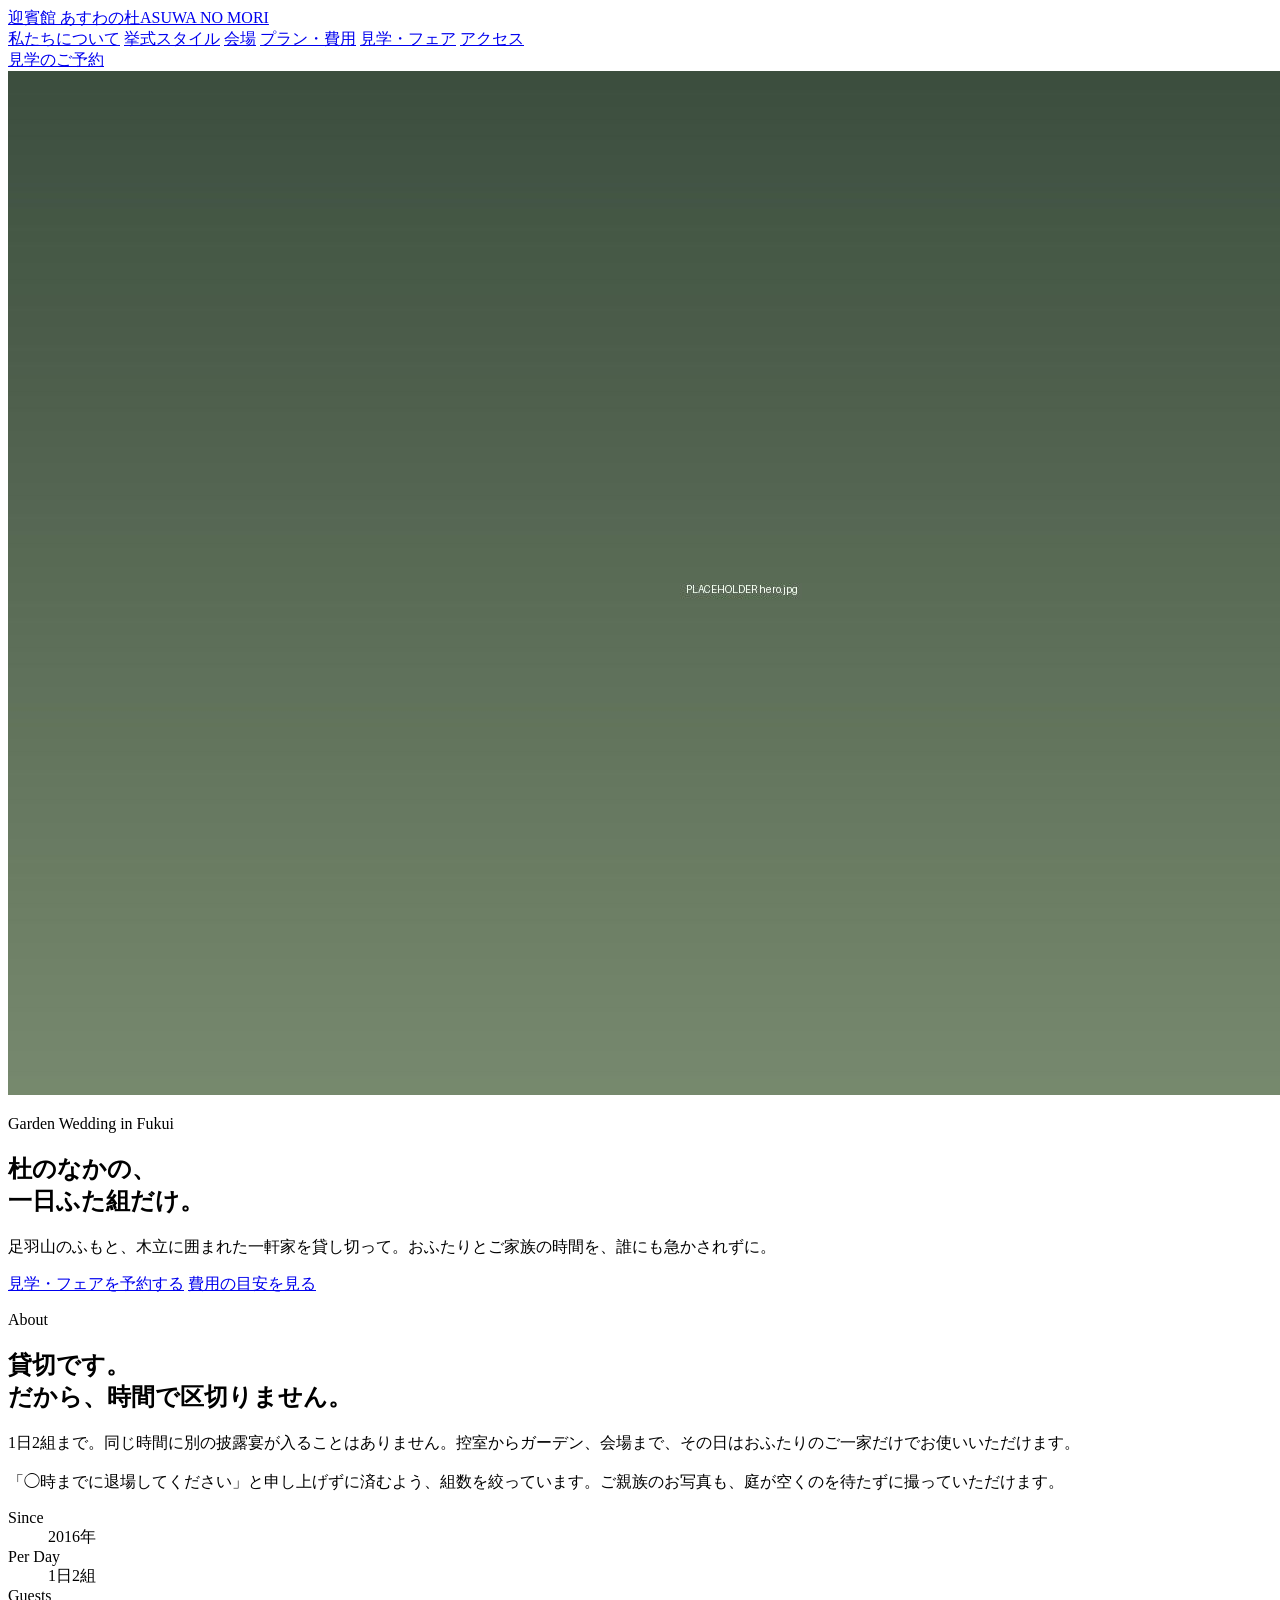
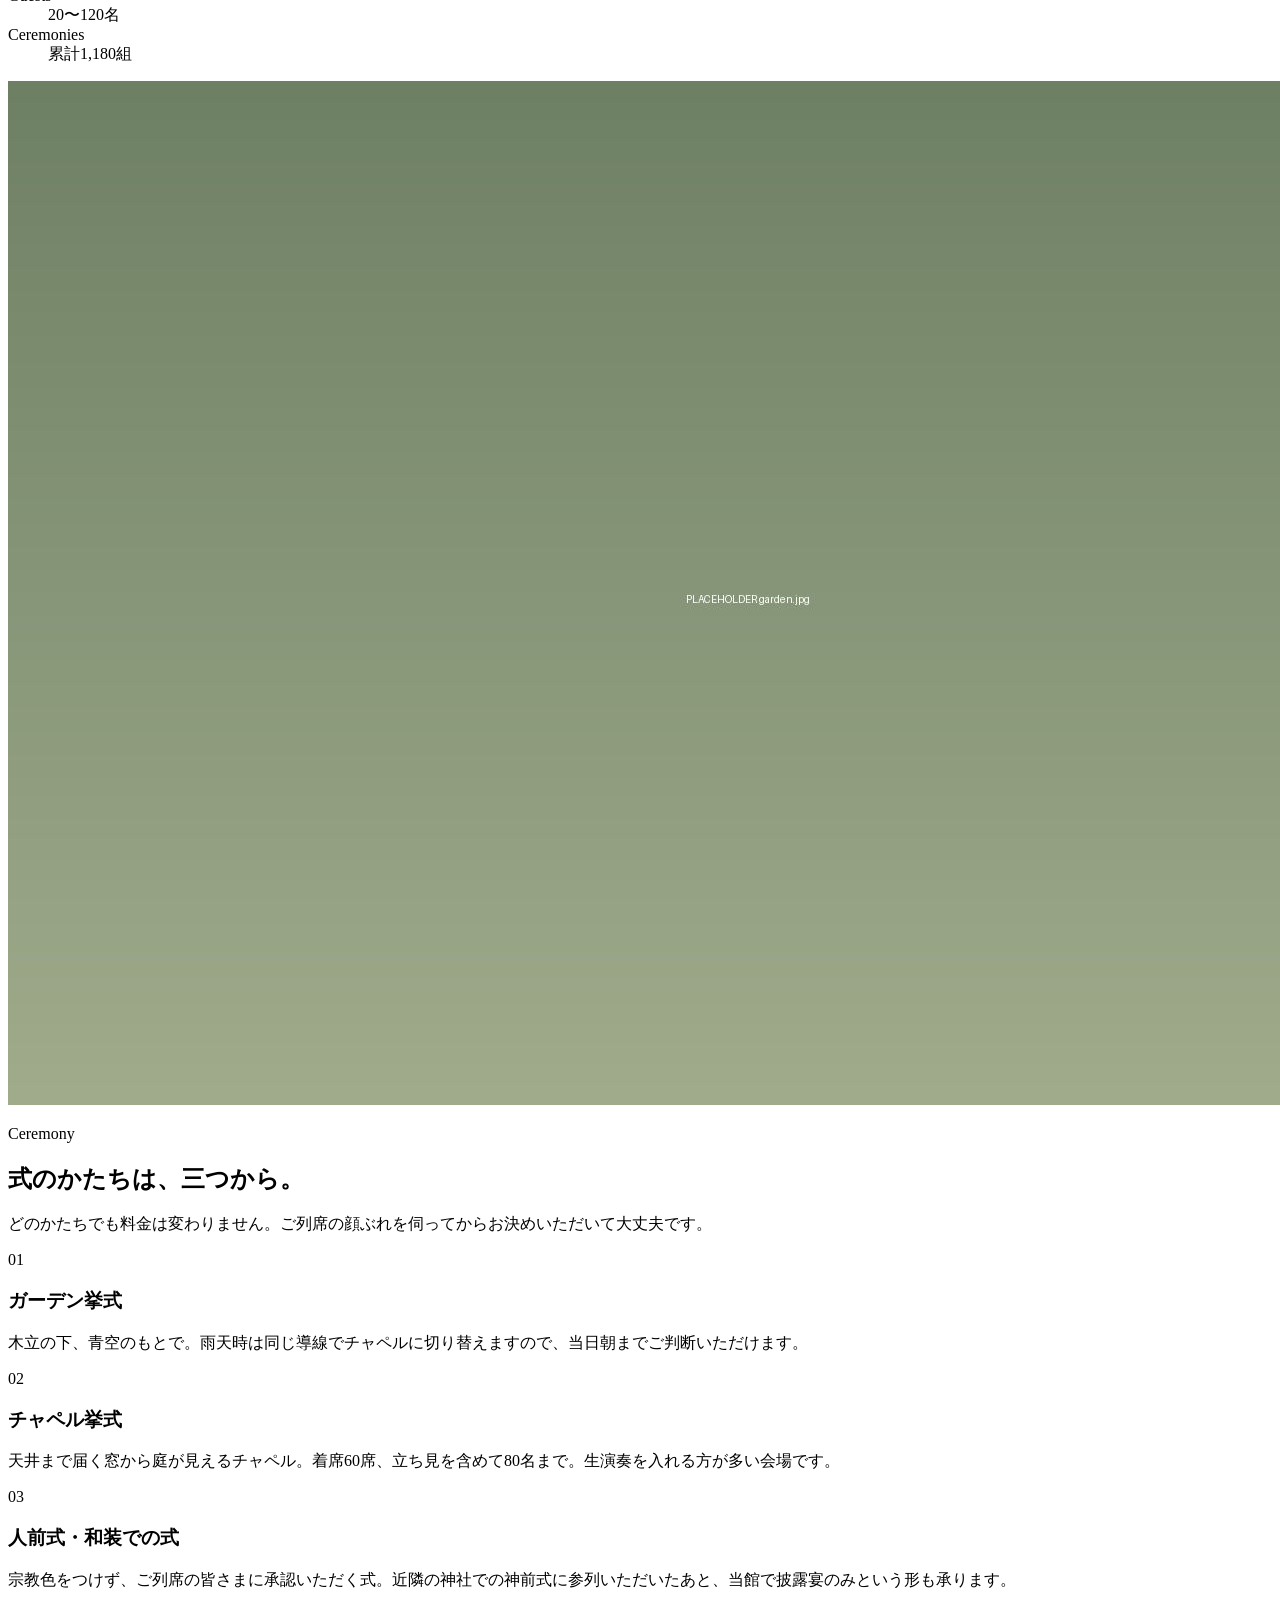
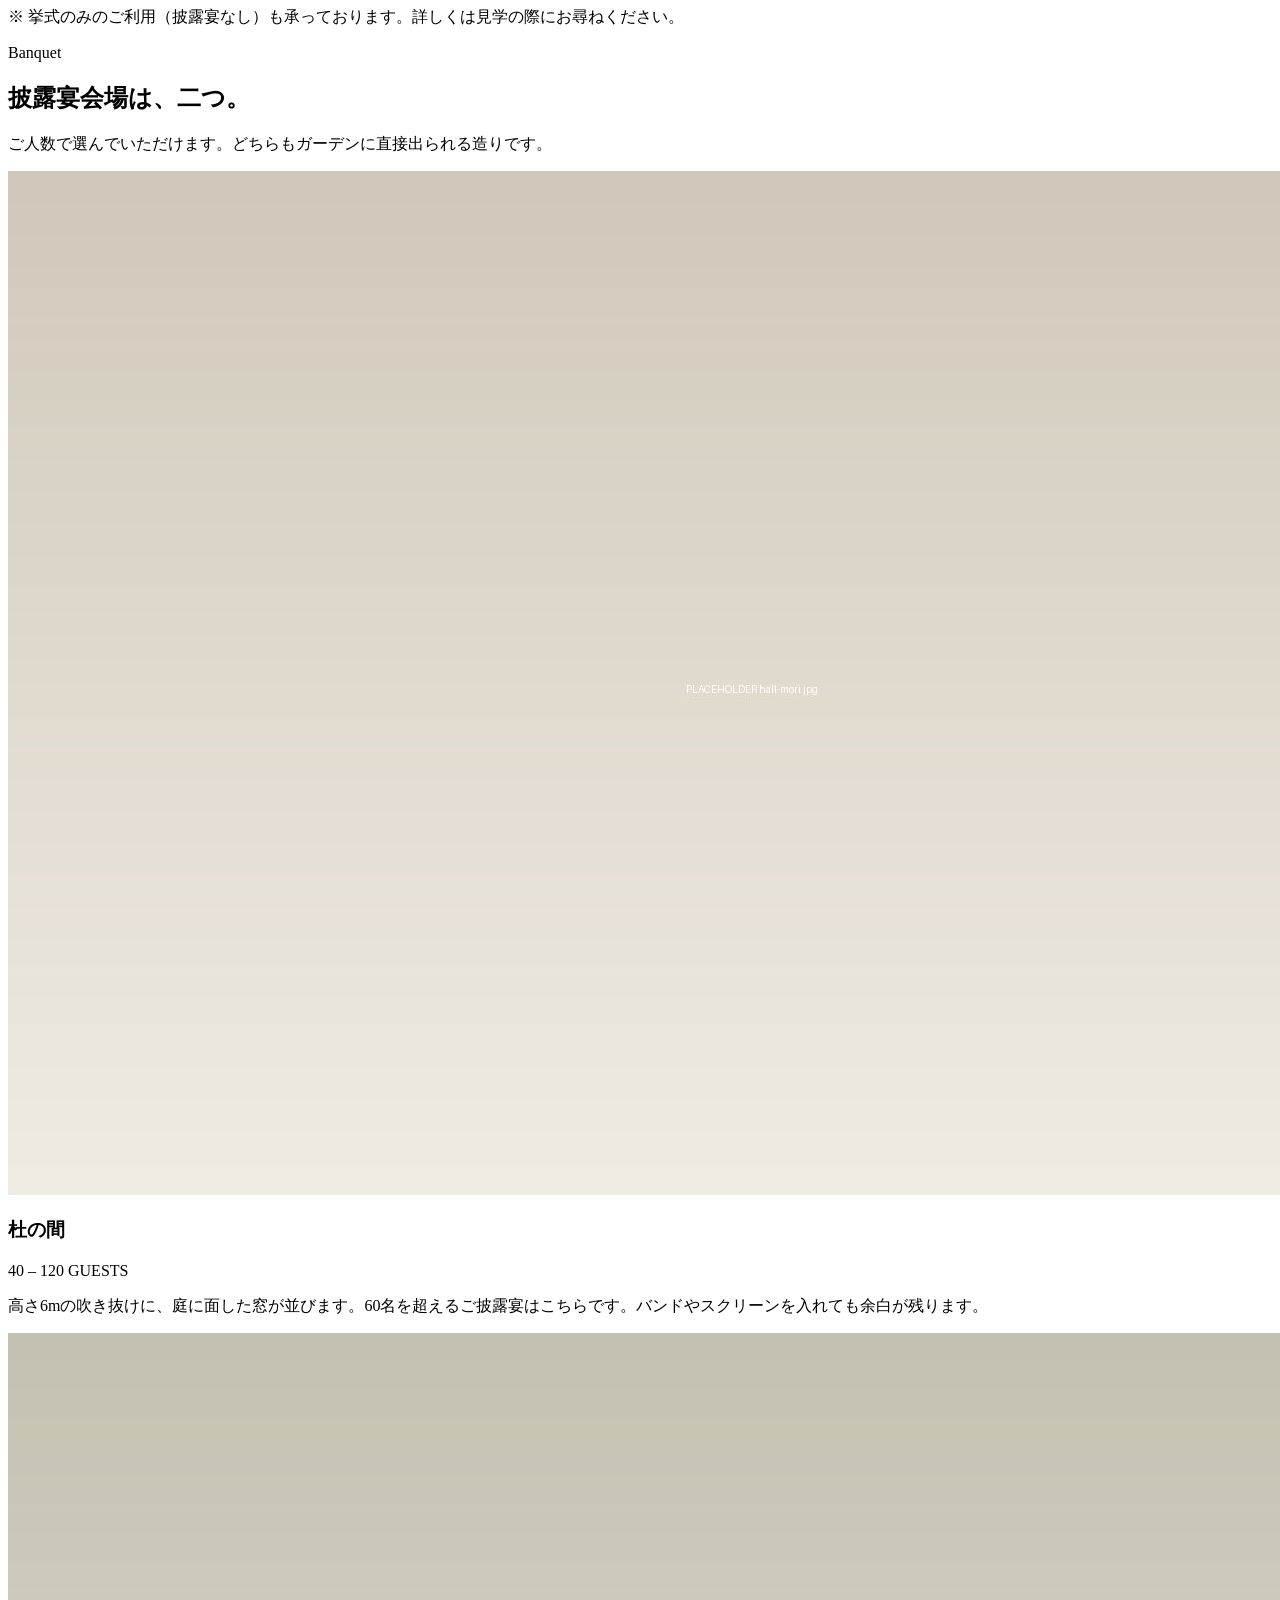
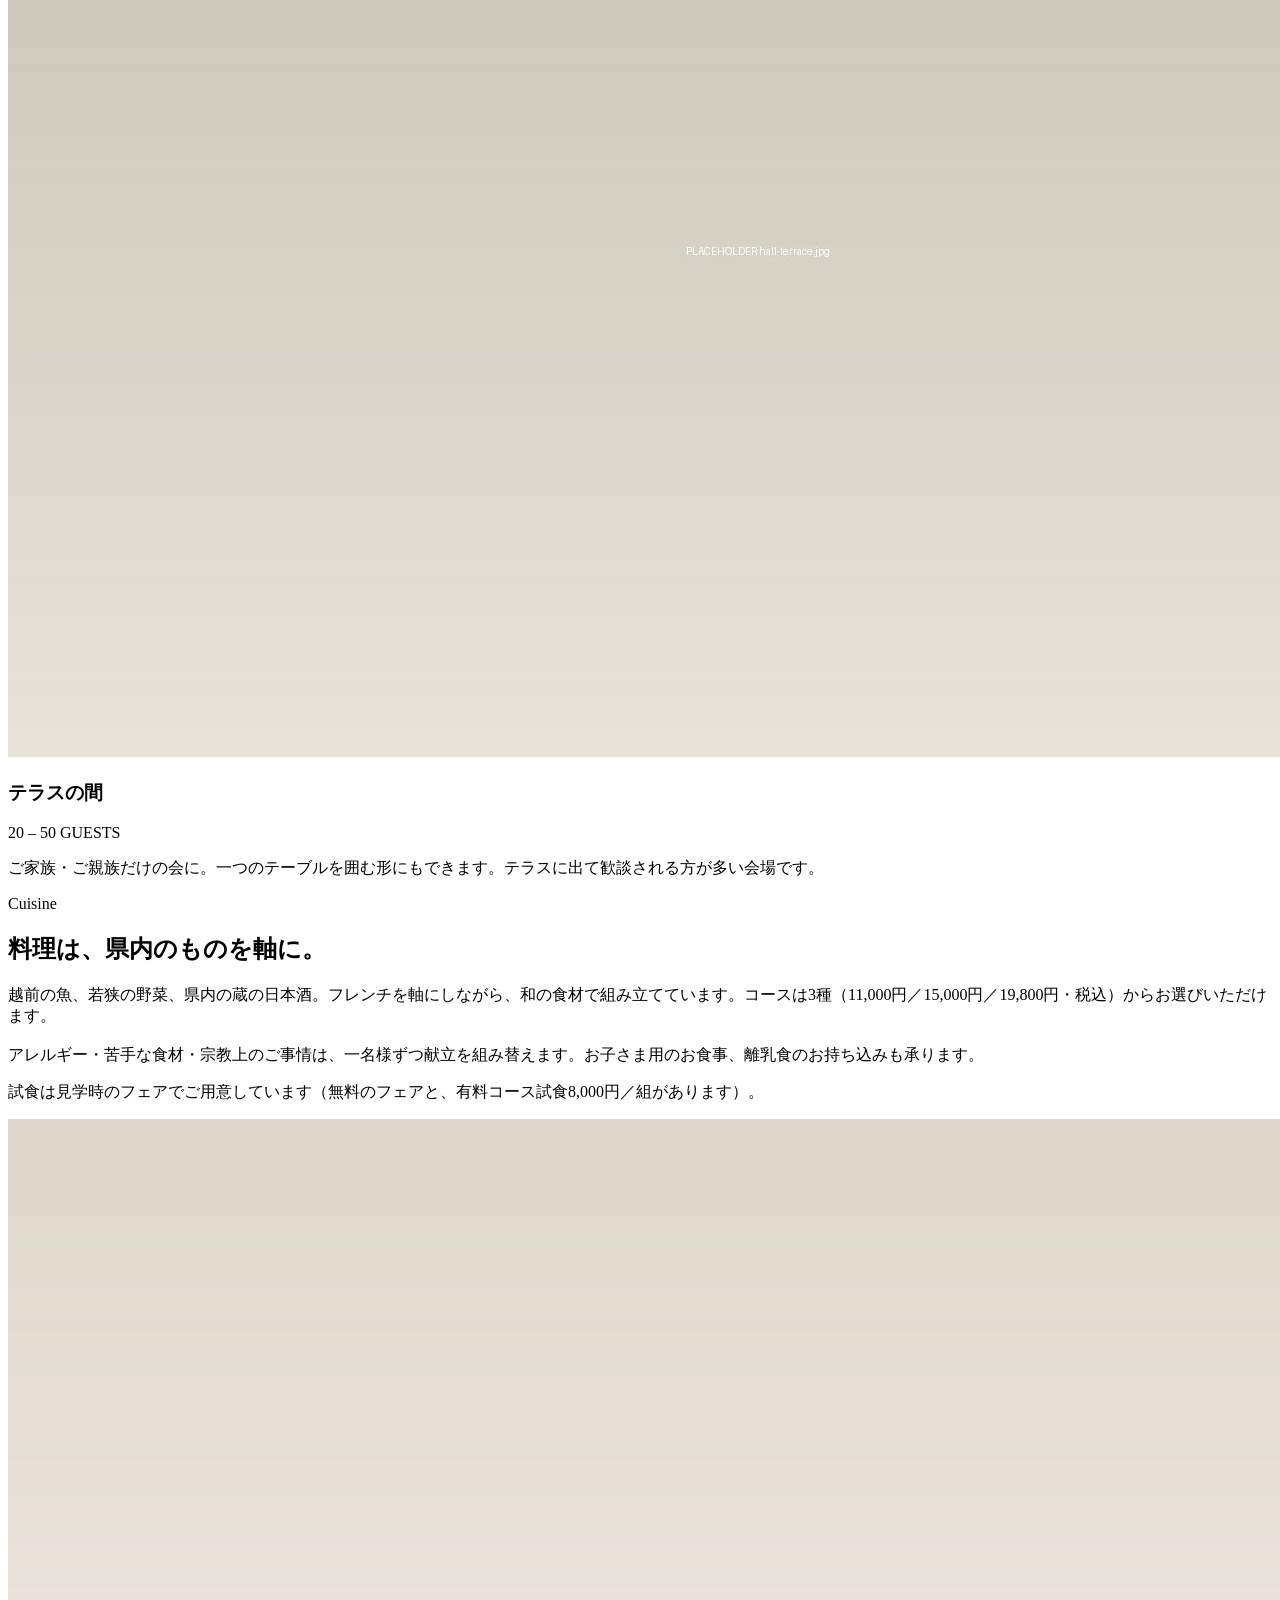
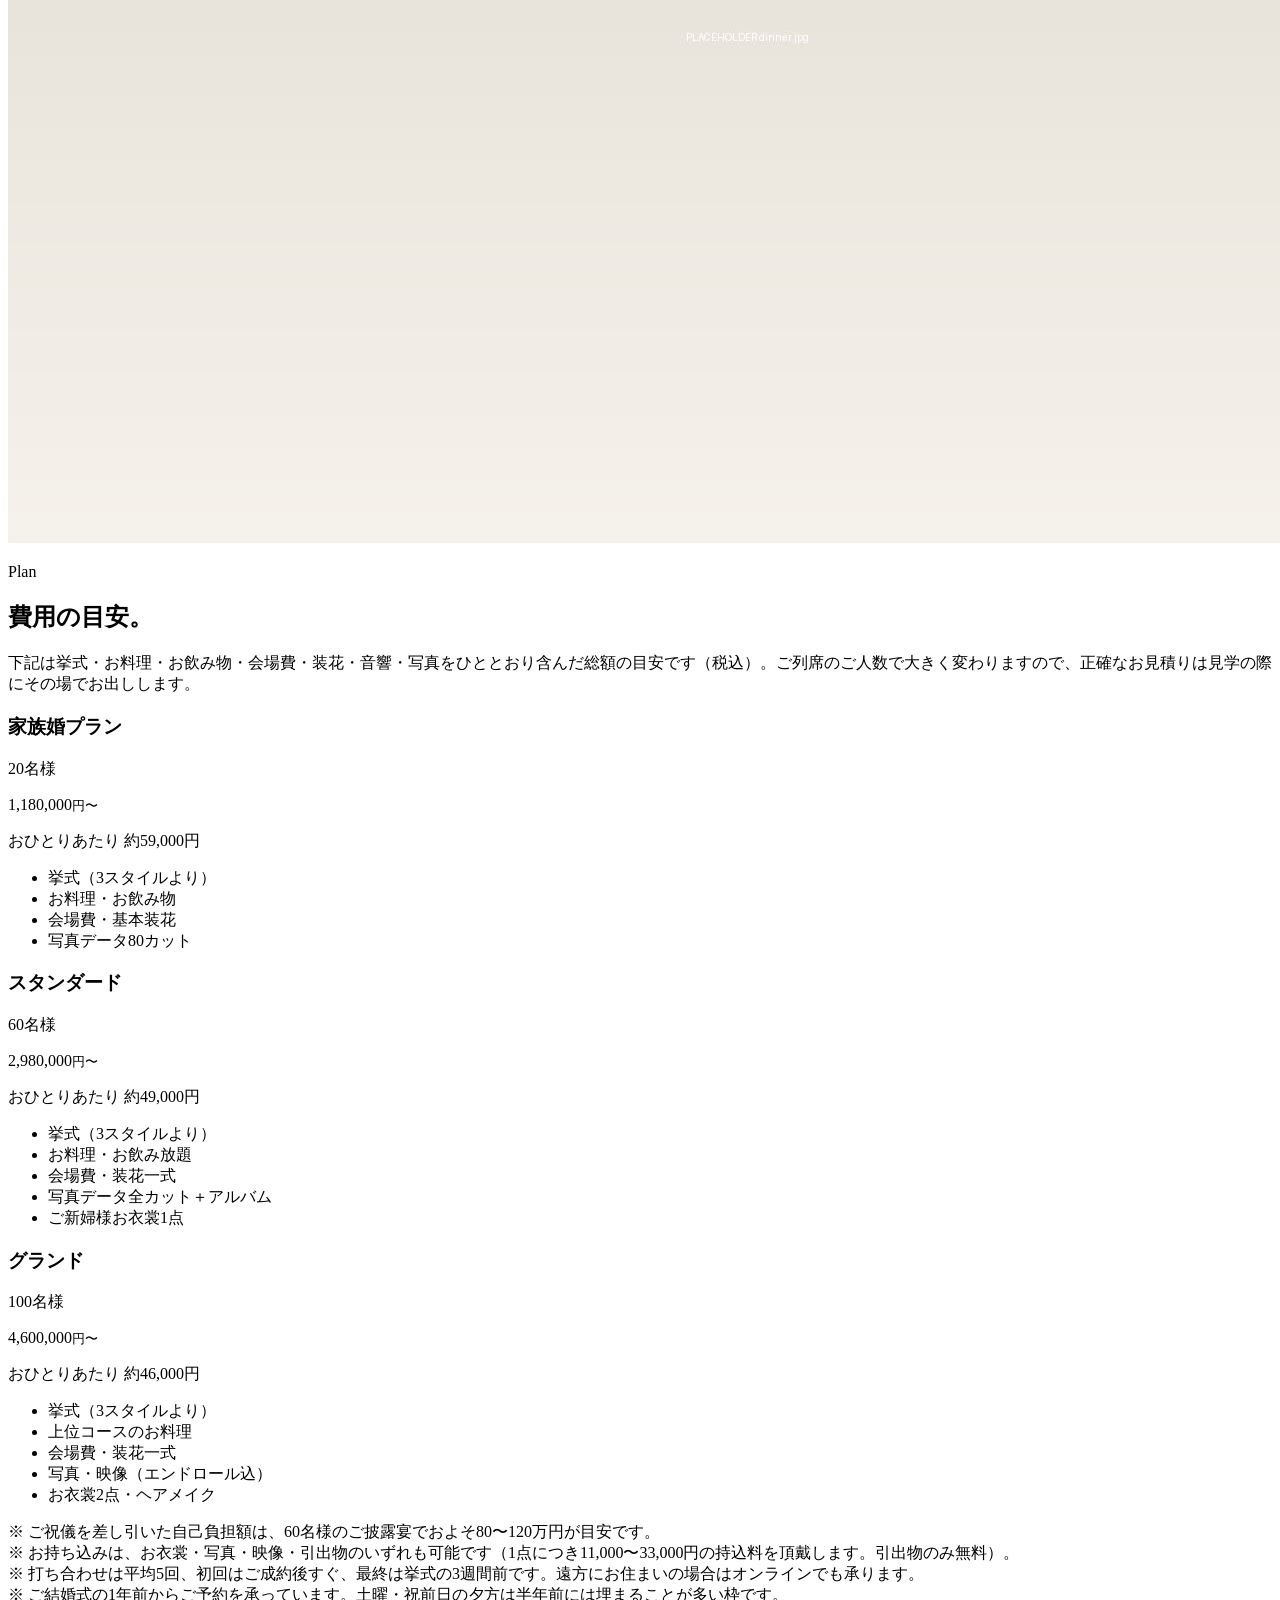
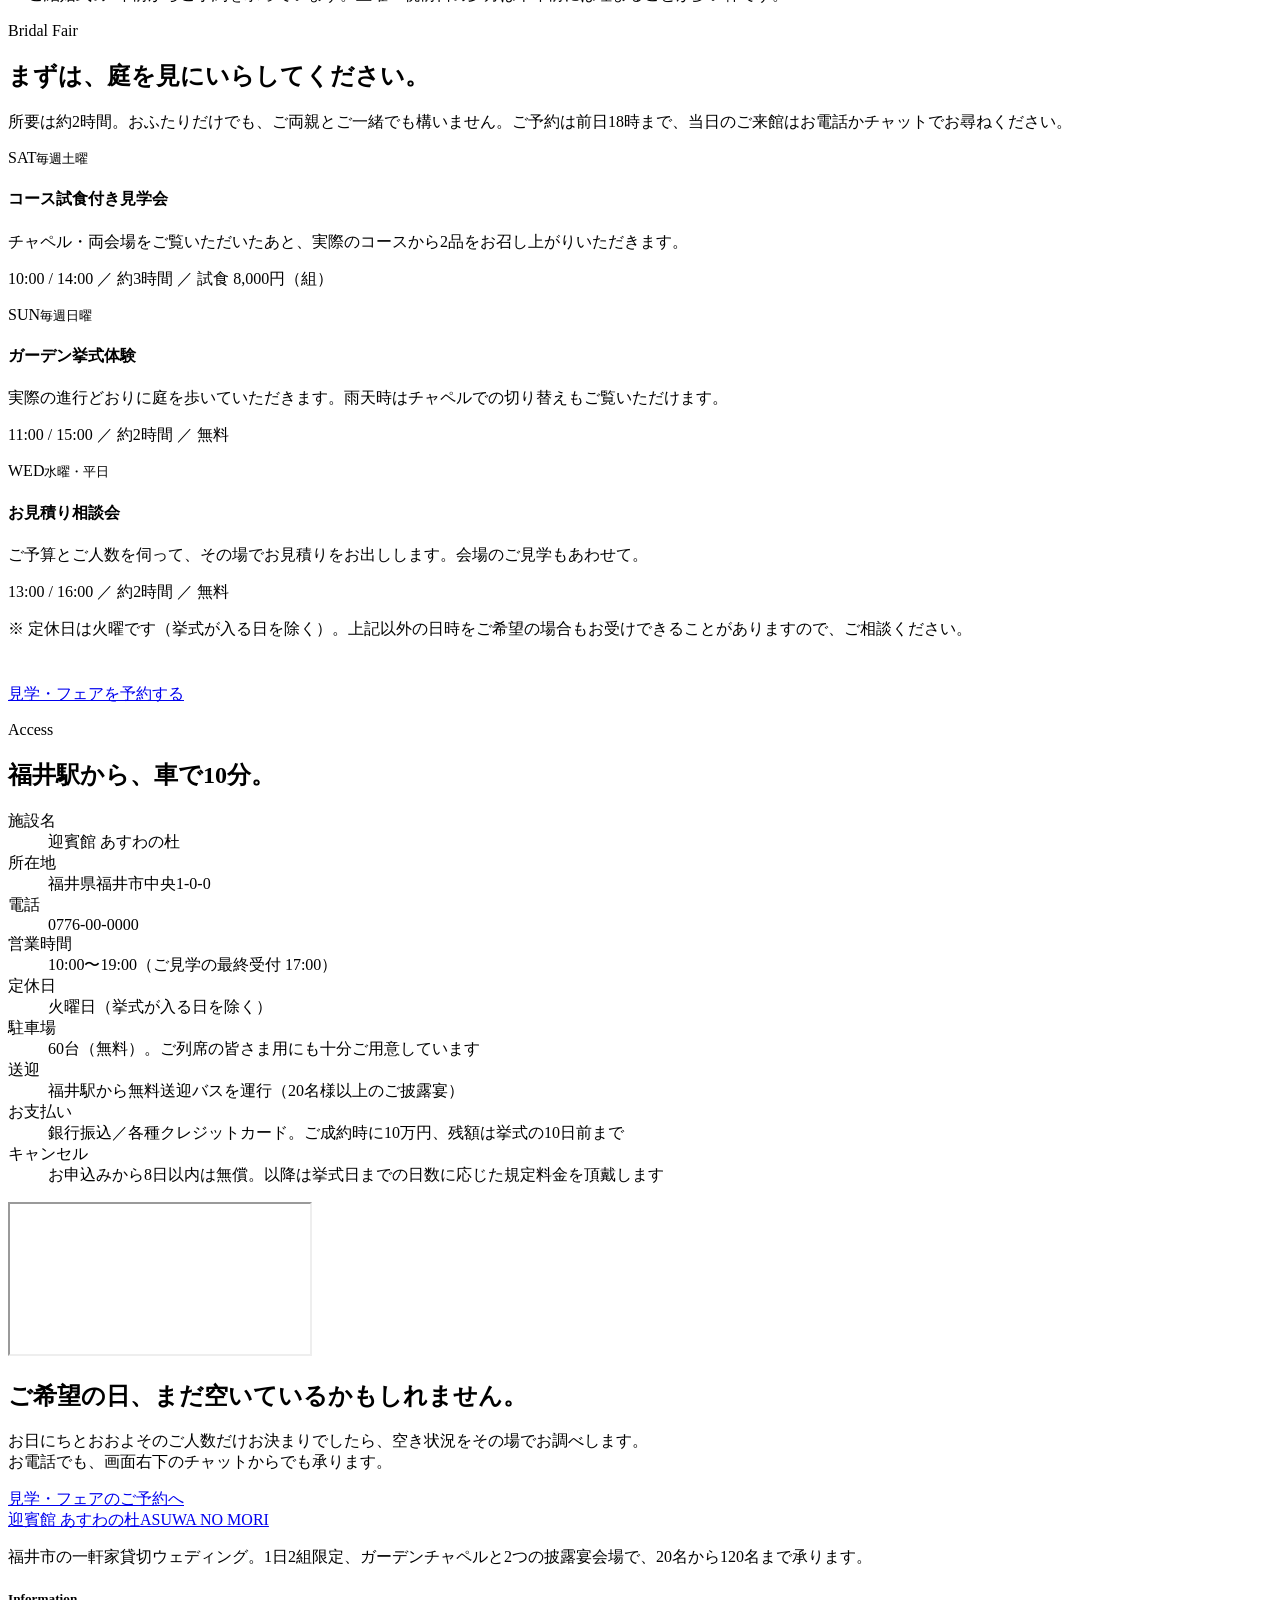
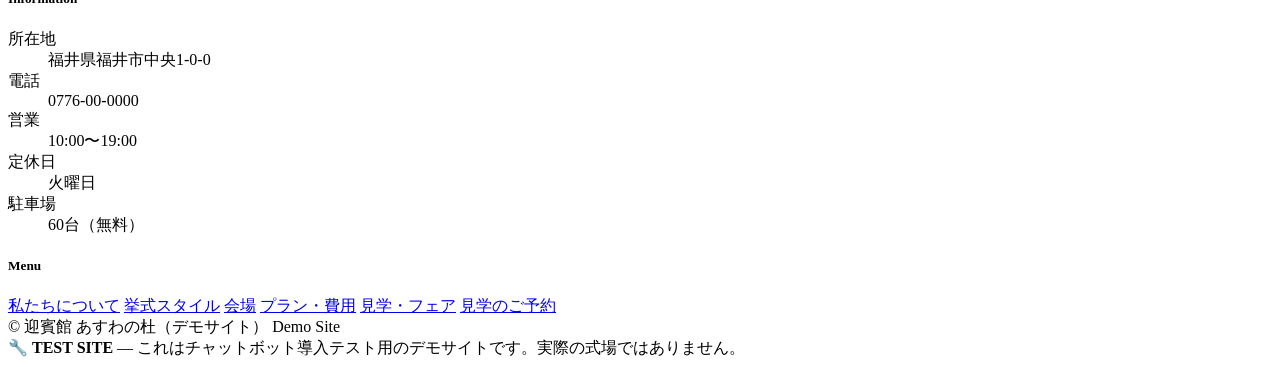
==== index.html @ f0915458 "add index.html" ====
<!DOCTYPE html>
<html lang="ja">
<head>
<meta charset="UTF-8">
<meta name="viewport" content="width=device-width, initial-scale=1.0">
<title>迎賓館 あすわの杜 | 福井のガーデンウェディング・結婚式場</title>
<meta name="description" content="福井市の一軒家貸切ウェディング「迎賓館 あすわの杜」。1日2組限定、緑に囲まれたガーデンチャペルと2つの披露宴会場。20名の家族婚から120名まで。ブライダルフェア開催中。">
<link rel="stylesheet" href="style.css">
</head>
<body>

<!-- ===== NAV ===== -->
<header class="nav" id="nav">
  <div class="wrap nav__inner">
    <a class="brand" href="index.html">迎賓館 あすわの杜<span>ASUWA NO MORI</span></a>
    <nav class="nav__links">
      <a href="#about">私たちについて</a>
      <a href="#style">挙式スタイル</a>
      <a href="#hall">会場</a>
      <a href="#plan">プラン・費用</a>
      <a href="#fair">見学・フェア</a>
      <a href="#access">アクセス</a>
    </nav>
    <a class="btn btn--primary nav__cta" href="fair.html">見学のご予約</a>
  </div>
</header>

<!-- ===== HERO ===== -->
<section class="hero">
  <div class="hero__bg"><img src="images/hero.jpg" alt="緑に囲まれたガーデンチャペル" fetchpriority="high"></div>
  <div class="wrap hero__copy">
    <p class="eyebrow">Garden Wedding in Fukui</p>
    <h1 class="hero__jp">杜のなかの、<br>一日ふた組だけ。</h1>
    <p class="hero__sub">足羽山のふもと、木立に囲まれた一軒家を貸し切って。おふたりとご家族の時間を、誰にも急かされずに。</p>
    <div class="hero__actions">
      <a class="btn btn--primary" href="fair.html">見学・フェアを予約する</a>
      <a class="btn btn--ghost" href="#plan">費用の目安を見る</a>
    </div>
  </div>
</section>

<!-- ===== ABOUT ===== -->
<section class="section" id="about">
  <div class="wrap split reveal">
    <div>
      <p class="eyebrow">About</p>
      <div class="rule"></div>
      <h2 class="h-sec">貸切です。<br>だから、時間で区切りません。</h2>
      <p class="lead">1日2組まで。同じ時間に別の披露宴が入ることはありません。控室からガーデン、会場まで、その日はおふたりのご一家だけでお使いいただけます。<br><br>「◯時までに退場してください」と申し上げずに済むよう、組数を絞っています。ご親族のお写真も、庭が空くのを待たずに撮っていただけます。</p>
      <dl class="figures">
        <div class="figure"><dt>Since</dt><dd>2016年</dd></div>
        <div class="figure"><dt>Per Day</dt><dd>1日2組</dd></div>
        <div class="figure"><dt>Guests</dt><dd>20〜120名</dd></div>
        <div class="figure"><dt>Ceremonies</dt><dd>累計1,180組</dd></div>
      </dl>
    </div>
    <div class="split__media"><img src="images/garden.jpg" alt="中庭のガーデン" loading="lazy"></div>
  </div>
</section>

<!-- ===== 挙式スタイル ===== -->
<section class="section section--soft" id="style">
  <div class="wrap">
    <div class="reveal center">
      <p class="eyebrow">Ceremony</p>
      <div class="rule"></div>
      <h2 class="h-sec">式のかたちは、三つから。</h2>
      <p class="lead">どのかたちでも料金は変わりません。ご列席の顔ぶれを伺ってからお決めいただいて大丈夫です。</p>
    </div>
    <div class="styles reveal">
      <article class="style">
        <p class="style__no">01</p>
        <h3>ガーデン挙式</h3>
        <p>木立の下、青空のもとで。雨天時は同じ導線でチャペルに切り替えますので、当日朝までご判断いただけます。</p>
      </article>
      <article class="style">
        <p class="style__no">02</p>
        <h3>チャペル挙式</h3>
        <p>天井まで届く窓から庭が見えるチャペル。着席60席、立ち見を含めて80名まで。生演奏を入れる方が多い会場です。</p>
      </article>
      <article class="style">
        <p class="style__no">03</p>
        <h3>人前式・和装での式</h3>
        <p>宗教色をつけず、ご列席の皆さまに承認いただく式。近隣の神社での神前式に参列いただいたあと、当館で披露宴のみという形も承ります。</p>
      </article>
    </div>
    <p class="note">※ 挙式のみのご利用（披露宴なし）も承っております。詳しくは見学の際にお尋ねください。</p>
  </div>
</section>

<!-- ===== 会場 ===== -->
<section class="section" id="hall">
  <div class="wrap">
    <div class="reveal">
      <p class="eyebrow">Banquet</p>
      <div class="rule"></div>
      <h2 class="h-sec">披露宴会場は、二つ。</h2>
      <p class="lead">ご人数で選んでいただけます。どちらもガーデンに直接出られる造りです。</p>
    </div>
    <div class="halls reveal">
      <article class="hall">
        <div class="hall__media"><img src="images/hall-mori.jpg" alt="披露宴会場 杜の間" loading="lazy"></div>
        <h3>杜の間</h3>
        <p class="hall__meta">40 – 120 GUESTS</p>
        <p>高さ6mの吹き抜けに、庭に面した窓が並びます。60名を超えるご披露宴はこちらです。バンドやスクリーンを入れても余白が残ります。</p>
      </article>
      <article class="hall">
        <div class="hall__media"><img src="images/hall-terrace.jpg" alt="披露宴会場 テラスの間" loading="lazy"></div>
        <h3>テラスの間</h3>
        <p class="hall__meta">20 – 50 GUESTS</p>
        <p>ご家族・ご親族だけの会に。一つのテーブルを囲む形にもできます。テラスに出て歓談される方が多い会場です。</p>
      </article>
    </div>
  </div>
</section>

<!-- ===== 料理 ===== -->
<section class="section section--soft">
  <div class="wrap split split--rev reveal">
    <div>
      <p class="eyebrow">Cuisine</p>
      <div class="rule"></div>
      <h2 class="h-sec">料理は、県内のものを軸に。</h2>
      <p class="lead">越前の魚、若狭の野菜、県内の蔵の日本酒。フレンチを軸にしながら、和の食材で組み立てています。コースは3種（11,000円／15,000円／19,800円・税込）からお選びいただけます。<br><br>アレルギー・苦手な食材・宗教上のご事情は、一名様ずつ献立を組み替えます。お子さま用のお食事、離乳食のお持ち込みも承ります。</p>
      <p class="note">試食は見学時のフェアでご用意しています（無料のフェアと、有料コース試食8,000円／組があります）。</p>
    </div>
    <div class="split__media"><img src="images/dinner.jpg" alt="コース料理" loading="lazy"></div>
  </div>
</section>

<!-- ===== プラン ===== -->
<section class="section" id="plan">
  <div class="wrap">
    <div class="reveal center">
      <p class="eyebrow">Plan</p>
      <div class="rule"></div>
      <h2 class="h-sec">費用の目安。</h2>
      <p class="lead">下記は挙式・お料理・お飲み物・会場費・装花・音響・写真をひととおり含んだ総額の目安です（税込）。ご列席のご人数で大きく変わりますので、正確なお見積りは見学の際にその場でお出しします。</p>
    </div>
    <div class="plans reveal">
      <article class="plan">
        <h3>家族婚プラン</h3>
        <p class="plan__for">20名様</p>
        <p class="plan__price">1,180,000<small>円〜</small></p>
        <p class="plan__unit">おひとりあたり 約59,000円</p>
        <ul>
          <li>挙式（3スタイルより）</li>
          <li>お料理・お飲み物</li>
          <li>会場費・基本装花</li>
          <li>写真データ80カット</li>
        </ul>
      </article>
      <article class="plan plan--mark">
        <h3>スタンダード</h3>
        <p class="plan__for">60名様</p>
        <p class="plan__price">2,980,000<small>円〜</small></p>
        <p class="plan__unit">おひとりあたり 約49,000円</p>
        <ul>
          <li>挙式（3スタイルより）</li>
          <li>お料理・お飲み放題</li>
          <li>会場費・装花一式</li>
          <li>写真データ全カット＋アルバム</li>
          <li>ご新婦様お衣裳1点</li>
        </ul>
      </article>
      <article class="plan">
        <h3>グランド</h3>
        <p class="plan__for">100名様</p>
        <p class="plan__price">4,600,000<small>円〜</small></p>
        <p class="plan__unit">おひとりあたり 約46,000円</p>
        <ul>
          <li>挙式（3スタイルより）</li>
          <li>上位コースのお料理</li>
          <li>会場費・装花一式</li>
          <li>写真・映像（エンドロール込）</li>
          <li>お衣裳2点・ヘアメイク</li>
        </ul>
      </article>
    </div>
    <p class="note">
      ※ ご祝儀を差し引いた自己負担額は、60名様のご披露宴でおよそ80〜120万円が目安です。<br>
      ※ お持ち込みは、お衣裳・写真・映像・引出物のいずれも可能です（1点につき11,000〜33,000円の持込料を頂戴します。引出物のみ無料）。<br>
      ※ 打ち合わせは平均5回、初回はご成約後すぐ、最終は挙式の3週間前です。遠方にお住まいの場合はオンラインでも承ります。<br>
      ※ ご結婚式の1年前からご予約を承っています。土曜・祝前日の夕方は半年前には埋まることが多い枠です。
    </p>
  </div>
</section>

<!-- ===== フェア ===== -->
<section class="section section--soft" id="fair">
  <div class="wrap">
    <div class="reveal center">
      <p class="eyebrow">Bridal Fair</p>
      <div class="rule"></div>
      <h2 class="h-sec">まずは、庭を見にいらしてください。</h2>
      <p class="lead">所要は約2時間。おふたりだけでも、ご両親とご一緒でも構いません。ご予約は前日18時まで、当日のご来館はお電話かチャットでお尋ねください。</p>
    </div>
    <div class="fairs reveal">
      <article class="fair">
        <p class="fair__day">SAT<small>毎週土曜</small></p>
        <h4>コース試食付き見学会</h4>
        <p>チャペル・両会場をご覧いただいたあと、実際のコースから2品をお召し上がりいただきます。</p>
        <p class="fair__time">10:00 / 14:00 ／ 約3時間 ／ 試食 8,000円（組）</p>
      </article>
      <article class="fair">
        <p class="fair__day">SUN<small>毎週日曜</small></p>
        <h4>ガーデン挙式体験</h4>
        <p>実際の進行どおりに庭を歩いていただきます。雨天時はチャペルでの切り替えもご覧いただけます。</p>
        <p class="fair__time">11:00 / 15:00 ／ 約2時間 ／ 無料</p>
      </article>
      <article class="fair">
        <p class="fair__day">WED<small>水曜・平日</small></p>
        <h4>お見積り相談会</h4>
        <p>ご予算とご人数を伺って、その場でお見積りをお出しします。会場のご見学もあわせて。</p>
        <p class="fair__time">13:00 / 16:00 ／ 約2時間 ／ 無料</p>
      </article>
    </div>
    <p class="note">※ 定休日は火曜です（挙式が入る日を除く）。上記以外の日時をご希望の場合もお受けできることがありますので、ご相談ください。</p>
    <div class="center" style="margin-top:44px">
      <a class="btn btn--primary" href="fair.html">見学・フェアを予約する</a>
    </div>
  </div>
</section>

<!-- ===== ACCESS ===== -->
<section class="section" id="access">
  <div class="wrap split reveal">
    <div>
      <p class="eyebrow">Access</p>
      <div class="rule"></div>
      <h2 class="h-sec">福井駅から、車で10分。</h2>
      <dl class="info">
        <dt>施設名</dt><dd>迎賓館 あすわの杜</dd>
        <dt>所在地</dt><dd>福井県福井市中央1-0-0</dd>
        <dt>電話</dt><dd>0776-00-0000</dd>
        <dt>営業時間</dt><dd>10:00〜19:00（ご見学の最終受付 17:00）</dd>
        <dt>定休日</dt><dd>火曜日（挙式が入る日を除く）</dd>
        <dt>駐車場</dt><dd>60台（無料）。ご列席の皆さま用にも十分ご用意しています</dd>
        <dt>送迎</dt><dd>福井駅から無料送迎バスを運行（20名様以上のご披露宴）</dd>
        <dt>お支払い</dt><dd>銀行振込／各種クレジットカード。ご成約時に10万円、残額は挙式の10日前まで</dd>
        <dt>キャンセル</dt><dd>お申込みから8日以内は無償。以降は挙式日までの日数に応じた規定料金を頂戴します</dd>
      </dl>
    </div>
    <div class="split__media">
      <iframe class="map" src="https://maps.google.com/maps?q=%E7%A6%8F%E4%BA%95%E9%A7%85&z=15&output=embed" loading="lazy" title="地図"></iframe>
    </div>
  </div>
</section>

<!-- ===== CTA ===== -->
<section class="section section--soft">
  <div class="wrap">
    <div class="cta-band reveal">
      <h2>ご希望の日、まだ空いているかもしれません。</h2>
      <p>お日にちとおおよそのご人数だけお決まりでしたら、空き状況をその場でお調べします。<br>お電話でも、画面右下のチャットからでも承ります。</p>
      <a class="btn btn--light" href="fair.html">見学・フェアのご予約へ</a>
    </div>
  </div>
</section>

<!-- ===== FOOTER ===== -->
<footer class="foot">
  <div class="wrap">
    <div class="foot__grid">
      <div>
        <a class="brand" href="index.html">迎賓館 あすわの杜<span>ASUWA NO MORI</span></a>
        <p class="foot__tag">福井市の一軒家貸切ウェディング。1日2組限定、ガーデンチャペルと2つの披露宴会場で、20名から120名まで承ります。</p>
      </div>
      <div>
        <h5>Information</h5>
        <dl>
          <dt>所在地</dt><dd>福井県福井市中央1-0-0</dd>
          <dt>電話</dt><dd>0776-00-0000</dd>
          <dt>営業</dt><dd>10:00〜19:00</dd>
          <dt>定休日</dt><dd>火曜日</dd>
          <dt>駐車場</dt><dd>60台（無料）</dd>
        </dl>
      </div>
      <div>
        <h5>Menu</h5>
        <div class="foot__links">
          <a href="#about">私たちについて</a>
          <a href="#style">挙式スタイル</a>
          <a href="#hall">会場</a>
          <a href="#plan">プラン・費用</a>
          <a href="#fair">見学・フェア</a>
          <a href="fair.html">見学のご予約</a>
        </div>
      </div>
    </div>
    <div class="foot__bottom">
      <span>&copy; 迎賓館 あすわの杜（デモサイト）</span>
      <span class="demo-pill">Demo Site</span>
    </div>
  </div>
</footer>

<div class="test-banner">🔧 <b>TEST SITE</b> — これはチャットボット導入テスト用のデモサイトです。実際の式場ではありません。</div>

<script>
  // nav shadow on scroll
  const nav = document.getElementById('nav');
  const onScroll = () => nav.classList.toggle('is-scrolled', window.scrollY > 8);
  onScroll(); window.addEventListener('scroll', onScroll, {passive:true});

  // scroll reveal
  const io = new IntersectionObserver((entries) => {
    entries.forEach(e => { if (e.isIntersecting){ e.target.classList.add('in'); io.unobserve(e.target);} });
  }, {threshold:.12, rootMargin:'0px 0px -40px 0px'});
  document.querySelectorAll('.reveal').forEach(el => io.observe(el));
</script>

<!-- LIENS BOT チャットウィジェット -->
<!-- ⚠️ data-bot-id はウェディングデモ用に新しく作るボットのIDに差し替えること（未設定だと出ない） -->
<script>
  (function() {
    var botId = 'REPLACE_WITH_BOT_ID';
    if (botId.indexOf('REPLACE_') === 0) { return; }
    var script = document.createElement('script');
    script.src = 'https://app.liens-web.com/widget.js?v=' + Date.now();
    script.setAttribute('data-bot-id', botId);
    script.setAttribute('data-api-url', 'https://app.liens-web.com');
    script.setAttribute('data-color', '#a5854e');
    script.setAttribute('data-position', 'bottom-right');
    script.defer = true;
    document.head.appendChild(script);
  })();
</script>
</body>
</html>
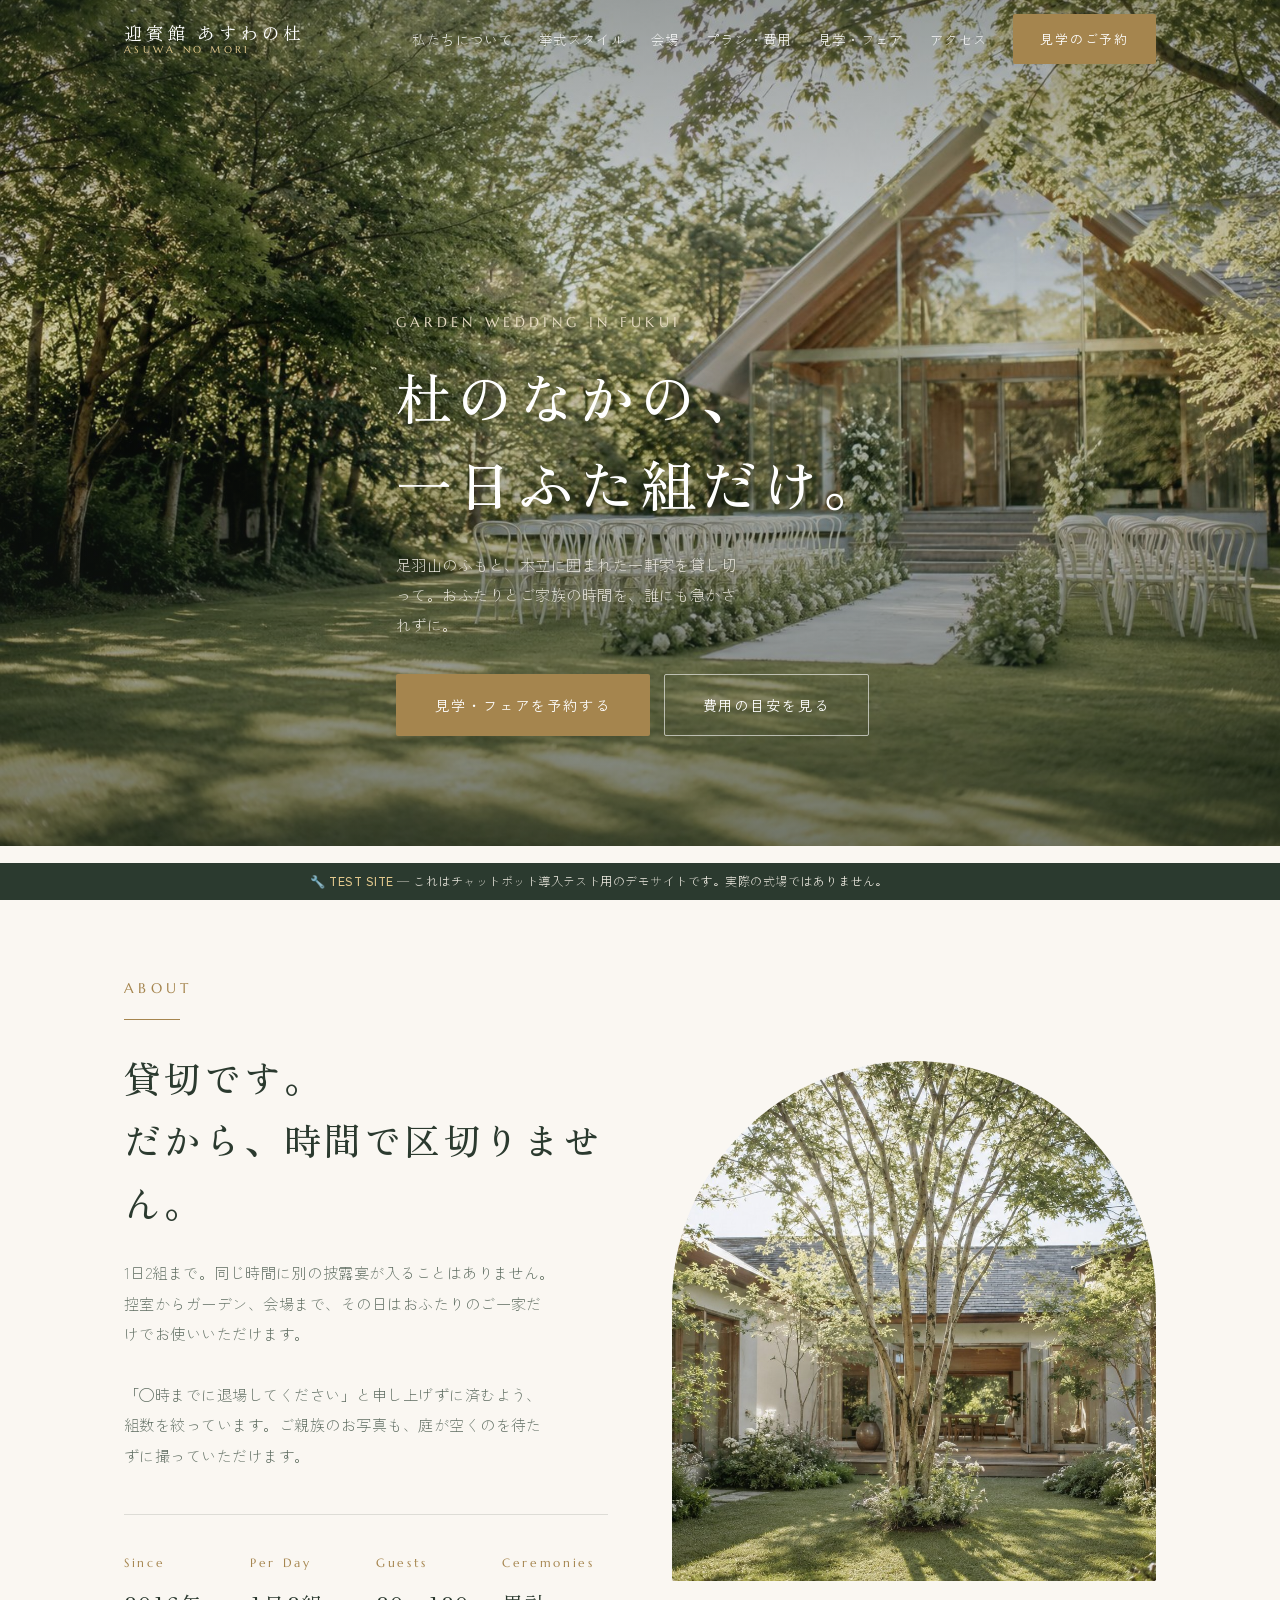
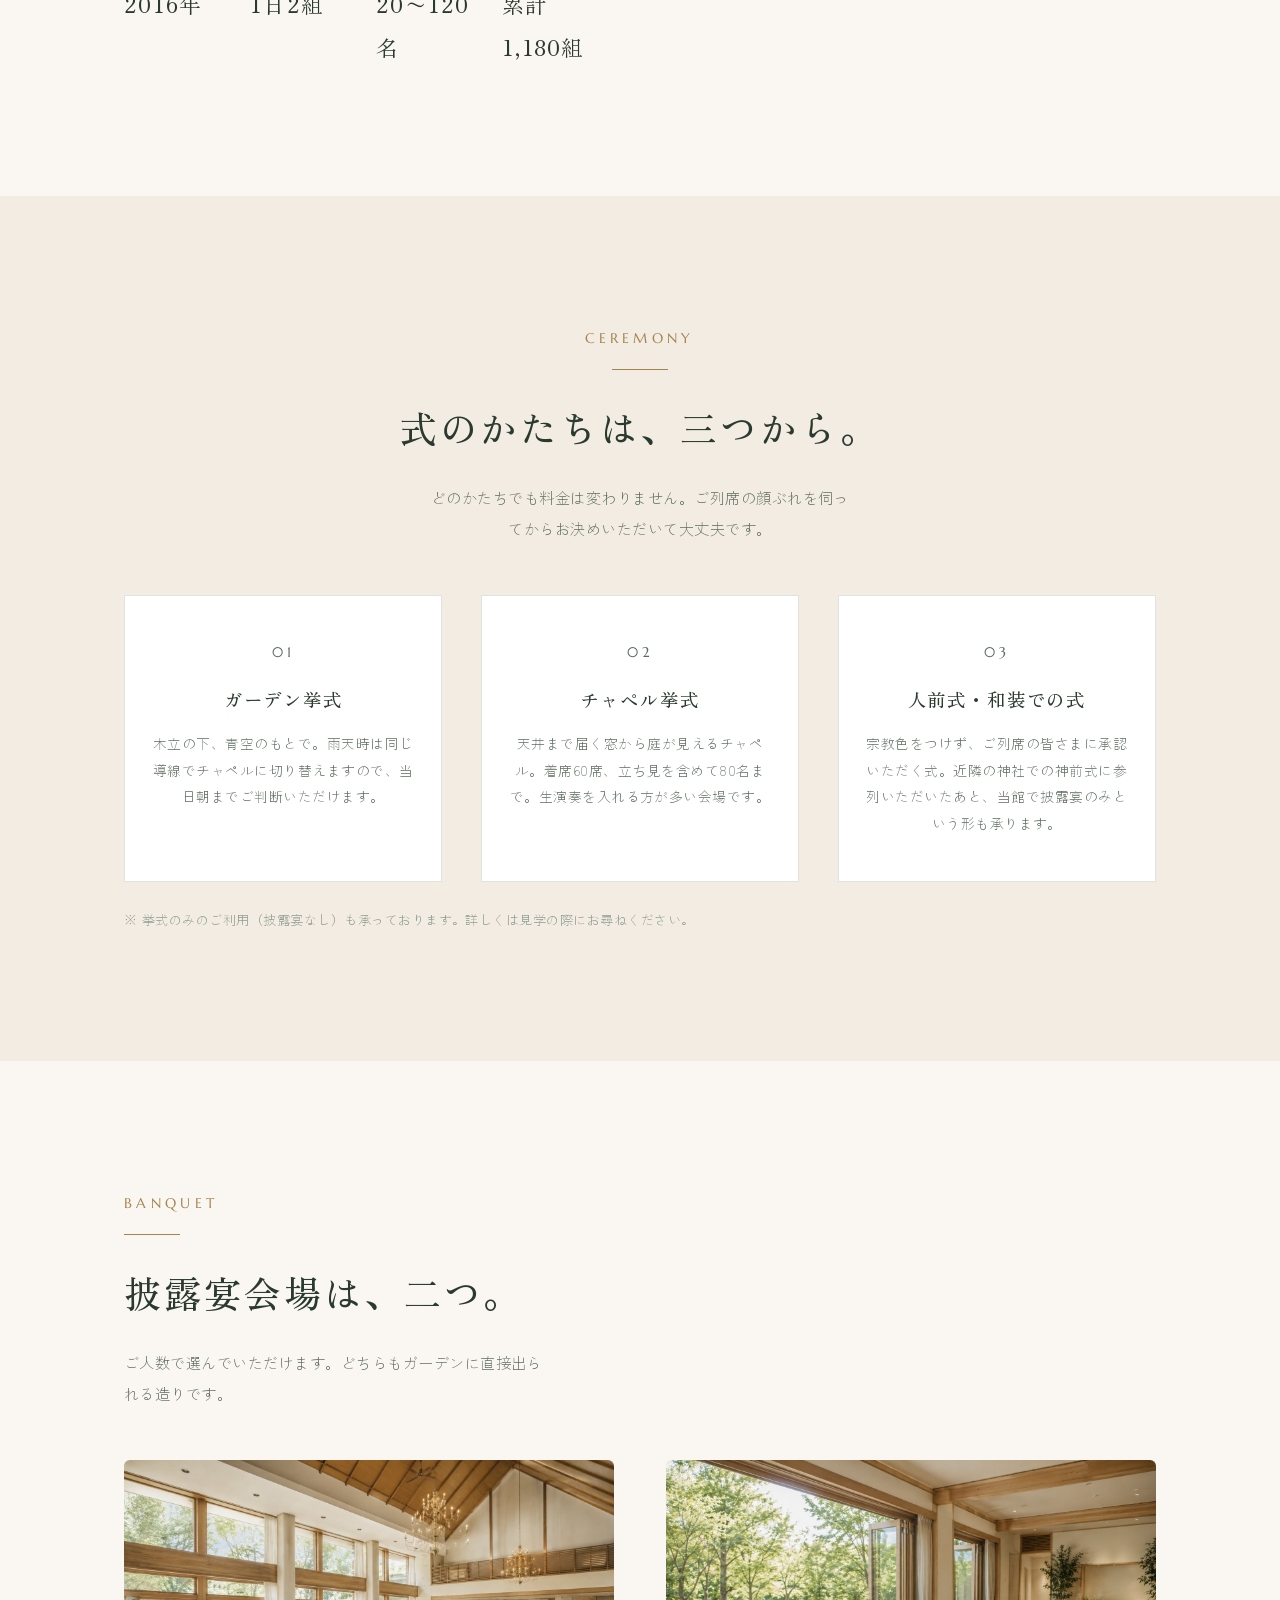
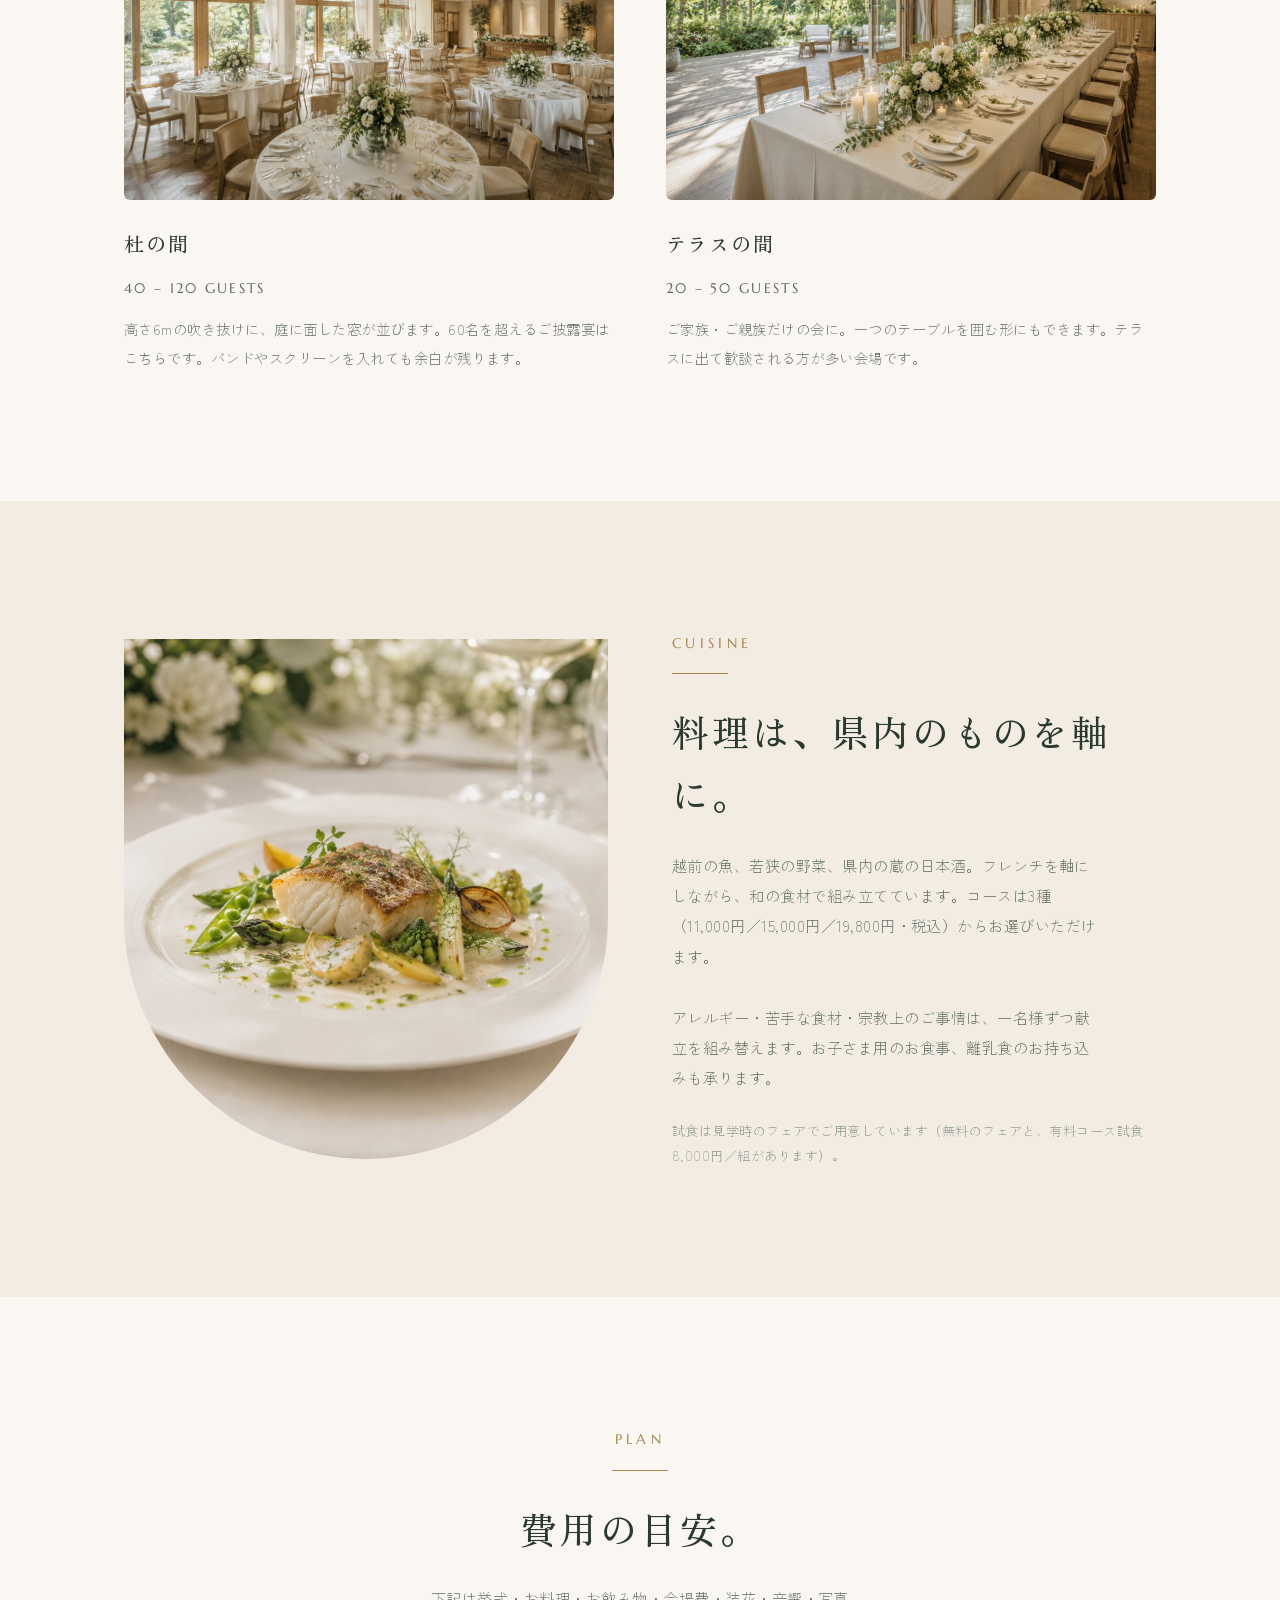
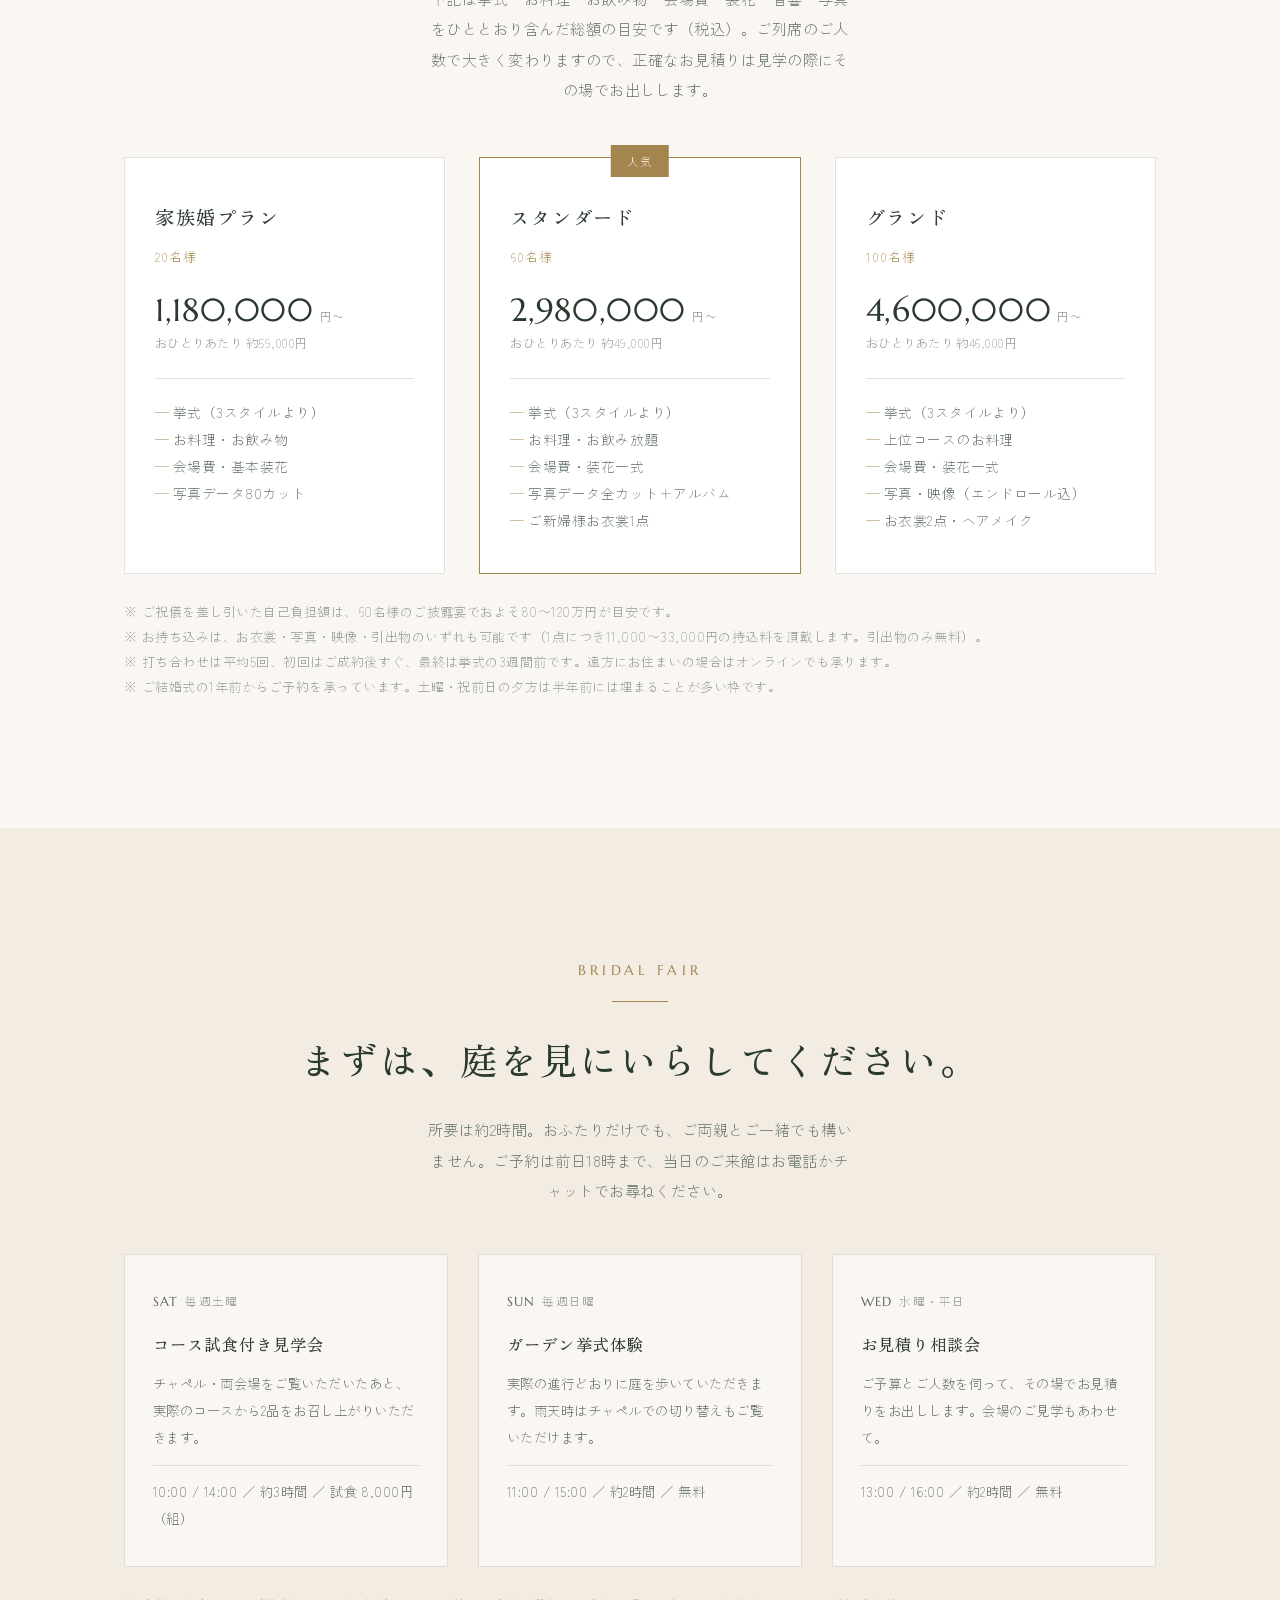
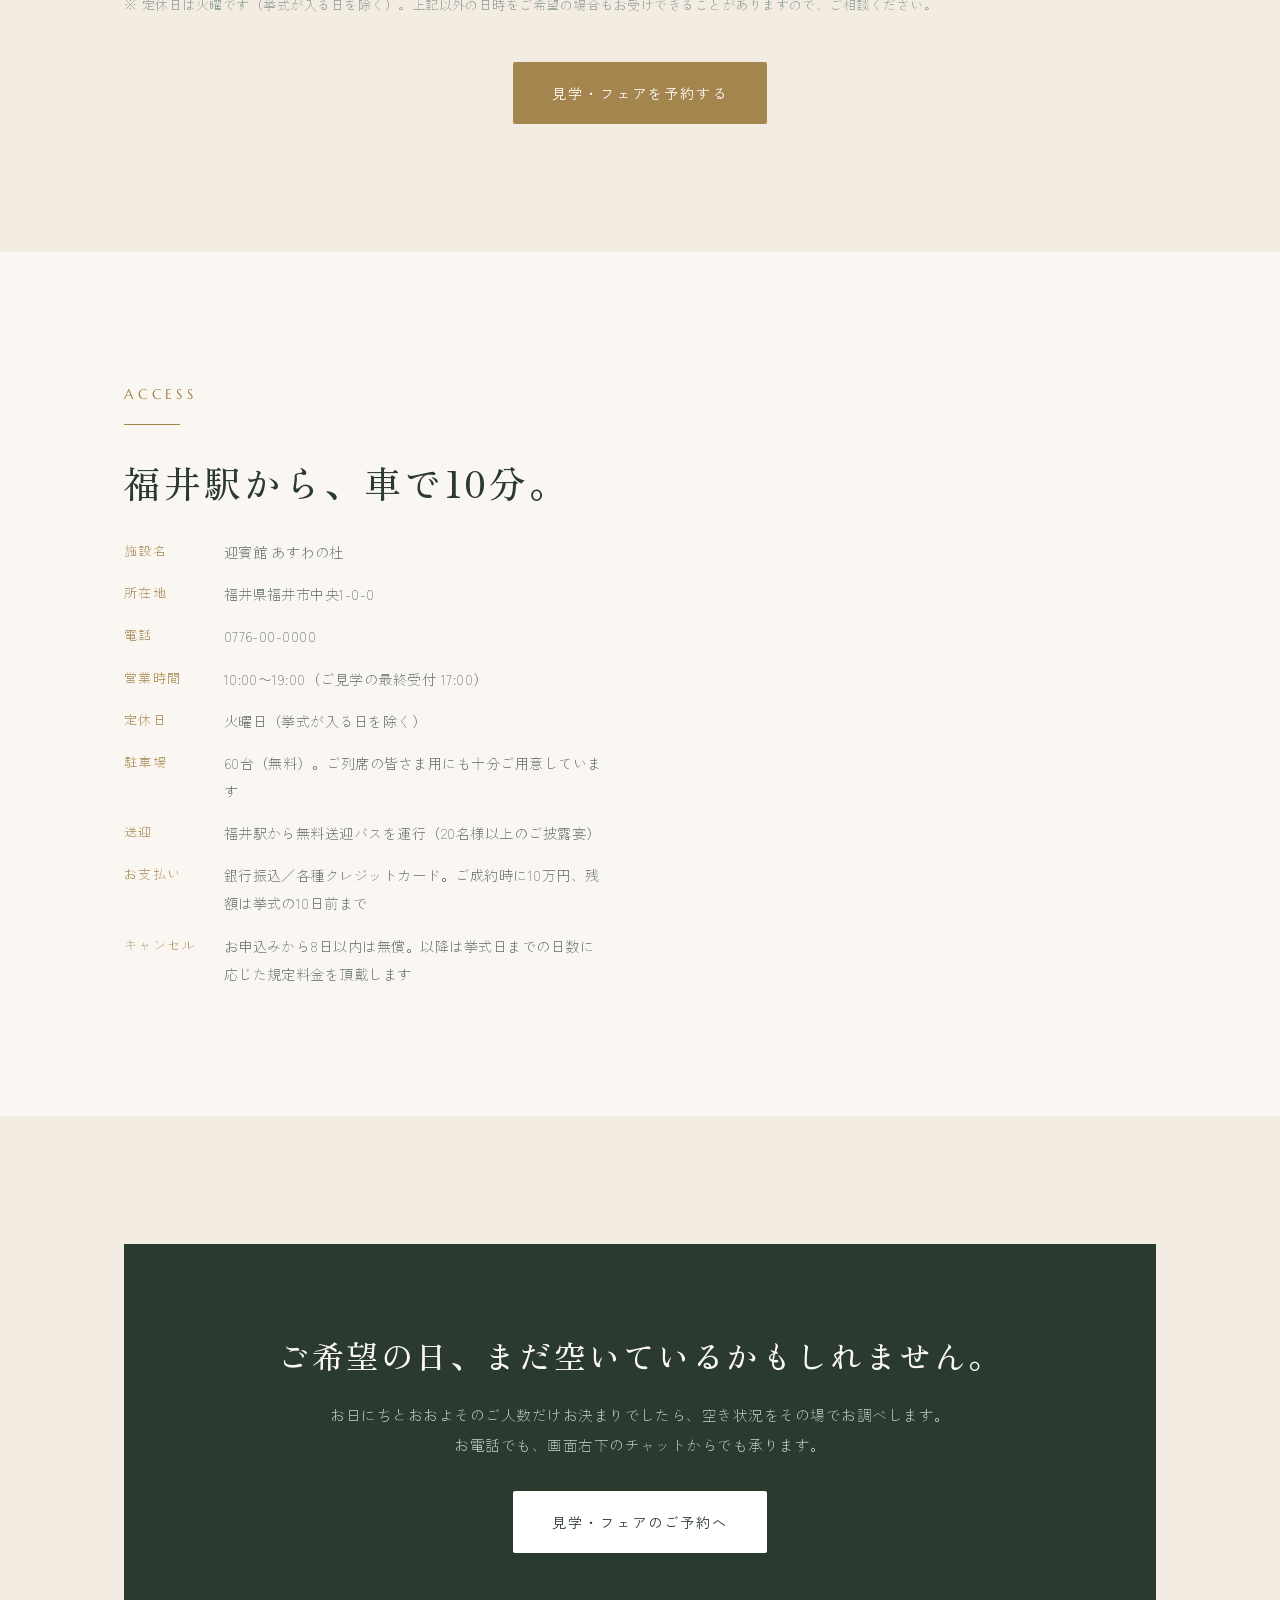
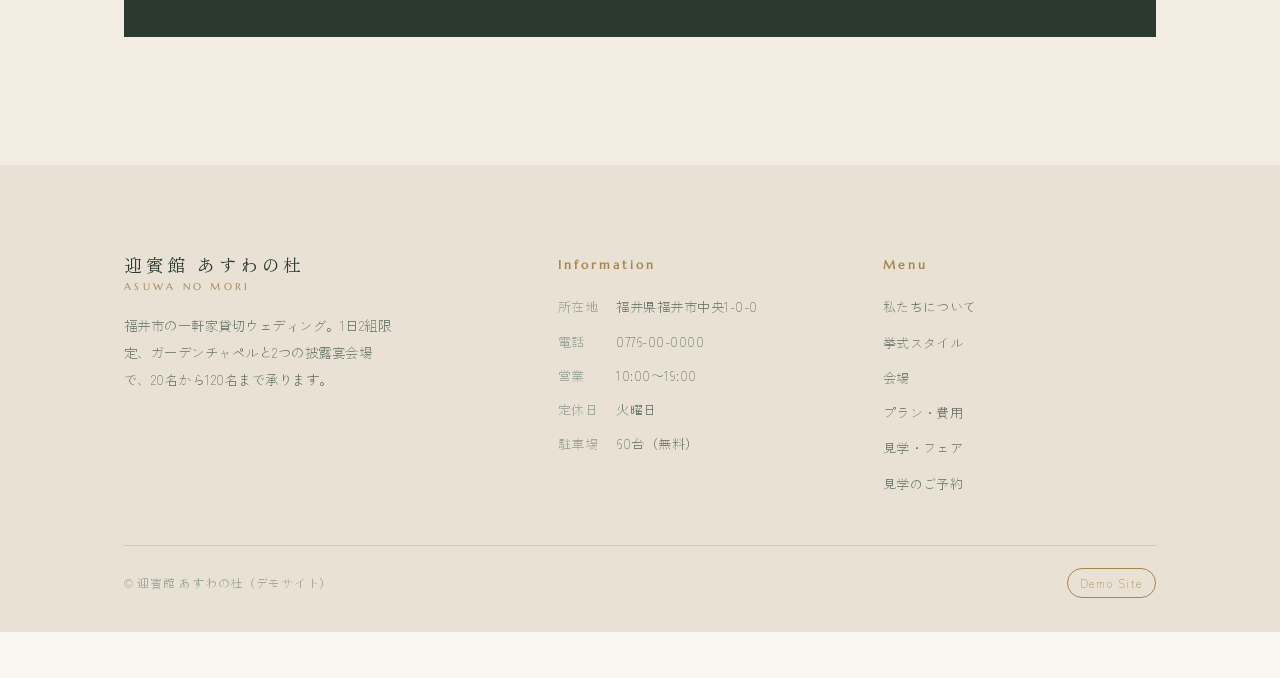
==== commit a3012245: "update index.html" ====
--- a/index.html
+++ b/index.html
@@ -311,10 +311,10 @@
 </script>
 
 <!-- LIENS BOT チャットウィジェット -->
-<!-- ⚠️ data-bot-id はウェディングデモ用に新しく作るボットのIDに差し替えること（未設定だと出ない） -->
+<!-- ウェディングデモ用のボット（2026-08-29作成） -->
 <script>
   (function() {
-    var botId = 'REPLACE_WITH_BOT_ID';
+    var botId = 'cmtcy90m801ob4201mc9rtni0';
     if (botId.indexOf('REPLACE_') === 0) { return; }
     var script = document.createElement('script');
     script.src = 'https://app.liens-web.com/widget.js?v=' + Date.now();
--- a/style.css
+++ b/style.css
@@ -0,0 +1,243 @@
+/* =========================================================
+   迎賓館 あすわの杜  -  shared styles
+   生成り × 深緑 × 真鍮。見出しはセリフ、写真はアーチ抜き。
+   越前炉端なぎ（暗色・明朝）／コモレ福井（白・サンセリフ）と
+   3枠で並ぶので、意図的にどちらとも違う方向にしてある。
+   ========================================================= */
+
+@import url('https://fonts.googleapis.com/css2?family=Marcellus&family=Zen+Old+Mincho:wght@400;500;600&family=Zen+Kaku+Gothic+New:wght@300;400;500&display=swap');
+
+:root{
+  --paper:#faf7f2;         /* 生成り */
+  --paper-soft:#f2ece2;
+  --paper-tint:#e9e1d4;
+  --ink:#2b3a2f;           /* 深緑 */
+  --ink-soft:#5c6b5f;
+  --ink-faint:#8d9a8f;
+  --line:rgba(43,58,47,.14);
+  --brass:#a5854e;         /* 真鍮 */
+  --brass-deep:#836839;
+  --brass-soft:rgba(165,133,78,.12);
+  --radius:2px;
+  --maxw:1160px;
+  --pad:clamp(20px, 5vw, 64px);
+  --serif:"Zen Old Mincho","Noto Serif JP",serif;
+  --gothic:"Zen Kaku Gothic New","Noto Sans JP",sans-serif;
+  --latin:"Marcellus",serif;
+}
+
+*{box-sizing:border-box;margin:0;padding:0}
+html{scroll-behavior:smooth;-webkit-text-size-adjust:100%}
+body{
+  font-family:var(--gothic);
+  color:var(--ink);
+  background:var(--paper);
+  line-height:2;
+  font-weight:300;
+  -webkit-font-smoothing:antialiased;
+  letter-spacing:.03em;
+}
+img{max-width:100%;display:block}
+a{color:inherit;text-decoration:none}
+
+/* ---------- layout helpers ---------- */
+.wrap{max-width:var(--maxw);margin:0 auto;padding-left:var(--pad);padding-right:var(--pad)}
+.section{padding:clamp(76px,10vw,148px) 0}
+.section--soft{background:var(--paper-soft)}
+.eyebrow{
+  font-family:var(--latin);
+  font-size:.9rem;letter-spacing:.3em;text-transform:uppercase;
+  color:var(--brass);margin-bottom:16px;
+}
+.h-sec{
+  font-family:var(--serif);font-weight:500;
+  font-size:clamp(1.55rem,3.3vw,2.3rem);line-height:1.7;
+  letter-spacing:.08em;margin-bottom:24px;
+}
+.lead{color:var(--ink-soft);font-size:.95rem;max-width:54ch}
+.note{color:var(--ink-faint);font-size:.82rem;line-height:1.9;margin-top:26px}
+.rule{width:56px;height:1px;background:var(--brass);margin:0 0 26px}
+.center{text-align:center}
+.center .rule{margin-left:auto;margin-right:auto}
+.center .lead{margin-left:auto;margin-right:auto}
+
+/* ---------- buttons ---------- */
+.btn{
+  display:inline-block;font-family:var(--gothic);font-weight:400;
+  font-size:.88rem;letter-spacing:.14em;padding:16px 38px;
+  border:1px solid transparent;border-radius:var(--radius);
+  transition:background .25s,color .25s,border-color .25s;
+}
+.btn--primary{background:var(--brass);color:#fff}
+.btn--primary:hover{background:var(--brass-deep)}
+.btn--ghost{border-color:var(--line);color:var(--ink)}
+.btn--ghost:hover{border-color:var(--brass);color:var(--brass)}
+.btn--light{background:#fff;color:var(--ink)}
+.btn--light:hover{background:var(--paper-tint)}
+
+/* ---------- nav ---------- */
+.nav{
+  position:fixed;inset:0 0 auto 0;z-index:900;
+  background:transparent;transition:background .3s,border-color .3s;
+  border-bottom:1px solid transparent;
+}
+.nav.is-scrolled{background:rgba(250,247,242,.94);backdrop-filter:blur(10px);border-bottom-color:var(--line)}
+.nav__inner{display:flex;align-items:center;gap:26px;height:78px}
+.brand{font-family:var(--serif);font-size:1.1rem;letter-spacing:.2em;white-space:nowrap;line-height:1.35;color:#fff}
+.brand span{display:block;font-family:var(--latin);font-size:.6rem;letter-spacing:.34em;color:#e2c88d}
+.nav__links{display:flex;gap:26px;margin-left:auto;font-size:.84rem;letter-spacing:.1em;color:#fff}
+.nav__links a:hover{color:#e2c88d}
+.nav__cta{padding:11px 26px;font-size:.8rem}
+.nav.is-scrolled .brand{color:var(--ink)}
+.nav.is-scrolled .brand span{color:var(--brass)}
+.nav.is-scrolled .nav__links{color:var(--ink)}
+.nav.is-scrolled .nav__links a:hover{color:var(--brass)}
+
+/* ---------- hero ---------- */
+.hero{position:relative;min-height:94svh;display:flex;align-items:flex-end;padding-bottom:clamp(56px,9vw,110px);overflow:hidden}
+.hero__bg{position:absolute;inset:0;z-index:0}
+.hero__bg img{width:100%;height:100%;object-fit:cover}
+.hero__bg::after{content:"";position:absolute;inset:0;background:linear-gradient(180deg,rgba(30,40,32,.42) 0%,rgba(30,40,32,.12) 40%,rgba(30,40,32,.58) 100%)}
+.hero__copy{position:relative;z-index:1;color:#fff}
+.hero__copy .eyebrow{color:#e8dcc4}
+.hero__jp{
+  font-family:var(--serif);font-weight:500;
+  font-size:clamp(2rem,5.6vw,3.5rem);line-height:1.55;letter-spacing:.09em;
+  text-shadow:0 2px 24px rgba(20,28,22,.45);
+}
+.hero__sub{margin-top:22px;max-width:44ch;font-size:.95rem;color:#f0ece3;text-shadow:0 1px 14px rgba(20,28,22,.5)}
+.hero__actions{display:flex;gap:14px;flex-wrap:wrap;margin-top:34px}
+.hero__actions .btn--ghost{border-color:rgba(255,255,255,.6);color:#fff}
+.hero__actions .btn--ghost:hover{background:rgba(255,255,255,.14);border-color:#fff;color:#fff}
+
+/* ---------- split ---------- */
+.split{display:grid;grid-template-columns:1fr 1fr;gap:clamp(32px,5vw,76px);align-items:center}
+.split--rev .split__media{order:-1}
+.split__media img,.split__media .map{width:100%;height:clamp(300px,42vw,520px);object-fit:cover;border:0}
+/* アーチ抜き。ここが他デモとの一番の差 */
+.split__media img{border-radius:999px 999px 6px 6px}
+.split--rev .split__media img{border-radius:6px 6px 999px 999px}
+
+/* ---------- 挙式スタイル ---------- */
+.styles{display:grid;grid-template-columns:repeat(3,1fr);gap:clamp(20px,3vw,40px);margin-top:52px}
+.style{text-align:center;padding:44px 26px;background:#fff;border:1px solid var(--line)}
+.style__no{font-family:var(--latin);font-size:.8rem;letter-spacing:.3em;color:var(--brass)}
+.style h3{font-family:var(--serif);font-weight:500;font-size:1.15rem;letter-spacing:.1em;margin:14px 0 12px}
+.style p{font-size:.86rem;color:var(--ink-soft);line-height:1.95}
+
+/* ---------- 会場 ---------- */
+.halls{display:grid;grid-template-columns:1fr 1fr;gap:clamp(24px,4vw,54px);margin-top:52px}
+.hall__media img{width:100%;height:clamp(240px,30vw,340px);object-fit:cover;border-radius:6px}
+.hall h3{font-family:var(--serif);font-weight:500;font-size:1.25rem;letter-spacing:.09em;margin:24px 0 10px}
+.hall__meta{font-family:var(--latin);font-size:.82rem;letter-spacing:.16em;color:var(--brass);margin-bottom:12px}
+.hall p{font-size:.9rem;color:var(--ink-soft)}
+
+/* ---------- プラン ---------- */
+.plans{display:grid;grid-template-columns:repeat(3,1fr);gap:clamp(20px,3vw,34px);margin-top:52px}
+.plan{background:#fff;border:1px solid var(--line);padding:40px 30px;display:flex;flex-direction:column}
+.plan--mark{border-color:var(--brass);position:relative}
+.plan--mark::before{
+  content:"人気";position:absolute;top:-13px;left:50%;transform:translateX(-50%);
+  background:var(--brass);color:#fff;font-size:.7rem;letter-spacing:.2em;padding:5px 16px;
+}
+.plan h3{font-family:var(--serif);font-weight:500;font-size:1.2rem;letter-spacing:.09em;margin-bottom:8px}
+.plan__for{font-size:.8rem;color:var(--brass);letter-spacing:.08em;margin-bottom:20px}
+.plan__price{font-family:var(--latin);font-size:2rem;letter-spacing:.02em;line-height:1.3}
+.plan__price small{font-family:var(--gothic);font-size:.72rem;letter-spacing:.06em;color:var(--ink-faint);margin-left:6px}
+.plan__unit{font-size:.78rem;color:var(--ink-faint);margin-bottom:22px}
+.plan ul{list-style:none;font-size:.86rem;color:var(--ink-soft);line-height:1.95;border-top:1px solid var(--line);padding-top:20px}
+.plan ul li{position:relative;padding-left:18px}
+.plan ul li::before{content:"—";position:absolute;left:0;color:var(--brass)}
+
+/* ---------- フェア ---------- */
+.fairs{display:grid;grid-template-columns:repeat(3,1fr);gap:clamp(18px,2.6vw,30px);margin-top:48px}
+.fair{background:var(--paper);border:1px solid var(--line);padding:34px 28px}
+.fair__day{font-family:var(--latin);font-size:1.5rem;letter-spacing:.06em;color:var(--brass)}
+.fair__day small{font-family:var(--gothic);font-size:.74rem;letter-spacing:.1em;color:var(--ink-faint);margin-left:8px}
+.fair h4{font-family:var(--serif);font-weight:500;font-size:1.02rem;letter-spacing:.07em;margin:12px 0 10px}
+.fair p{font-size:.84rem;color:var(--ink-soft)}
+.fair__time{font-size:.78rem;color:var(--ink-faint);margin-top:14px;border-top:1px solid var(--line);padding-top:12px}
+
+/* ---------- 情報表 ---------- */
+.info{display:grid;grid-template-columns:auto 1fr;gap:14px 28px;font-size:.88rem;margin-top:8px}
+.info dt{color:var(--brass);letter-spacing:.1em;white-space:nowrap;font-size:.82rem}
+.info dd{color:var(--ink-soft)}
+
+/* ---------- 数字 ---------- */
+.figures{display:grid;grid-template-columns:repeat(4,1fr);gap:20px;margin-top:44px;border-top:1px solid var(--line);padding-top:36px}
+.figure dt{font-family:var(--latin);font-size:.76rem;letter-spacing:.22em;color:var(--brass);margin-bottom:6px}
+.figure dd{font-family:var(--serif);font-size:1.35rem;letter-spacing:.06em}
+
+/* ---------- CTA ---------- */
+.cta-band{
+  background:var(--ink);color:var(--paper);
+  padding:clamp(48px,7vw,84px) clamp(28px,5vw,72px);text-align:center;
+}
+.cta-band h2{font-family:var(--serif);font-weight:500;font-size:clamp(1.4rem,3vw,2rem);letter-spacing:.08em;line-height:1.7;margin-bottom:18px}
+.cta-band p{color:#cfd6cf;font-size:.92rem;margin-bottom:32px}
+
+/* ---------- footer ---------- */
+.foot{background:var(--paper-tint);padding:clamp(56px,7vw,88px) 0 34px;font-size:.86rem}
+.foot__grid{display:grid;grid-template-columns:1.4fr 1fr 1fr;gap:clamp(28px,4vw,56px)}
+.foot .brand{color:var(--ink)}
+.foot .brand span{color:var(--brass)}
+.foot__tag{color:var(--ink-soft);margin-top:18px;max-width:34ch;font-size:.84rem}
+.foot h5{font-family:var(--latin);font-size:.78rem;letter-spacing:.24em;color:var(--brass);margin-bottom:16px}
+.foot dl{display:grid;grid-template-columns:auto 1fr;gap:8px 18px;color:var(--ink-soft);font-size:.82rem}
+.foot dt{color:var(--ink-faint)}
+.foot__links{display:flex;flex-direction:column;gap:9px;color:var(--ink-soft);font-size:.82rem}
+.foot__links a:hover{color:var(--brass)}
+.foot__bottom{
+  display:flex;justify-content:space-between;align-items:center;gap:16px;flex-wrap:wrap;
+  margin-top:48px;padding-top:22px;border-top:1px solid var(--line);
+  color:var(--ink-faint);font-size:.76rem;letter-spacing:.06em;
+}
+.demo-pill{border:1px solid var(--brass);color:var(--brass);padding:3px 12px;border-radius:999px;font-size:.7rem;letter-spacing:.14em}
+
+/* ---------- テストサイトの断り ---------- */
+.test-banner{
+  position:fixed;left:0;right:0;bottom:0;z-index:950;
+  background:var(--ink);color:#f3efe6;
+  font-size:.76rem;letter-spacing:.04em;text-align:center;
+  padding:9px 96px 9px 14px;line-height:1.6;
+}
+.test-banner b{color:#e2c88d;font-weight:500}
+body{padding-bottom:46px}
+
+/* ---------- reveal ---------- */
+.reveal{opacity:0;transform:translateY(20px);transition:opacity .7s ease,transform .7s ease}
+.reveal.in{opacity:1;transform:none}
+
+/* ---------- フォーム（fair.html） ---------- */
+.page-head{padding:clamp(120px,15vw,190px) 0 clamp(40px,6vw,70px);background:var(--paper-soft);text-align:center}
+.page-head h1{font-family:var(--serif);font-weight:500;font-size:clamp(1.6rem,3.6vw,2.3rem);letter-spacing:.1em;line-height:1.7}
+.form{max-width:720px;margin:0 auto}
+.field{margin-bottom:30px}
+.field label{display:block;font-size:.86rem;letter-spacing:.08em;margin-bottom:10px}
+.req{color:var(--brass);font-size:.72rem;letter-spacing:.1em;margin-left:8px}
+.field input,.field select,.field textarea{
+  width:100%;font-family:inherit;font-size:.94rem;color:var(--ink);
+  background:#fff;border:1px solid var(--line);border-radius:var(--radius);
+  padding:14px 16px;line-height:1.7;
+}
+.field input:focus,.field select:focus,.field textarea:focus{outline:none;border-color:var(--brass)}
+.field textarea{min-height:150px;resize:vertical}
+.field__hint{font-size:.78rem;color:var(--ink-faint);margin-top:8px}
+.form__actions{text-align:center;margin-top:40px}
+.form__note{font-size:.8rem;color:var(--ink-faint);margin-top:20px;line-height:1.9}
+
+/* ---------- responsive ---------- */
+@media (max-width:900px){
+  .split,.halls{grid-template-columns:1fr}
+  .split--rev .split__media{order:0}
+  .split__media img{border-radius:999px 999px 6px 6px}
+  .styles,.plans,.fairs{grid-template-columns:1fr}
+  .foot__grid{grid-template-columns:1fr}
+  .figures{grid-template-columns:repeat(2,1fr);gap:26px}
+  .nav__links{display:none}
+  .nav__cta{margin-left:auto}
+}
+@media (max-width:480px){
+  .hero{min-height:88svh}
+  .test-banner{padding:8px 84px 8px 12px;font-size:.71rem}
+}
